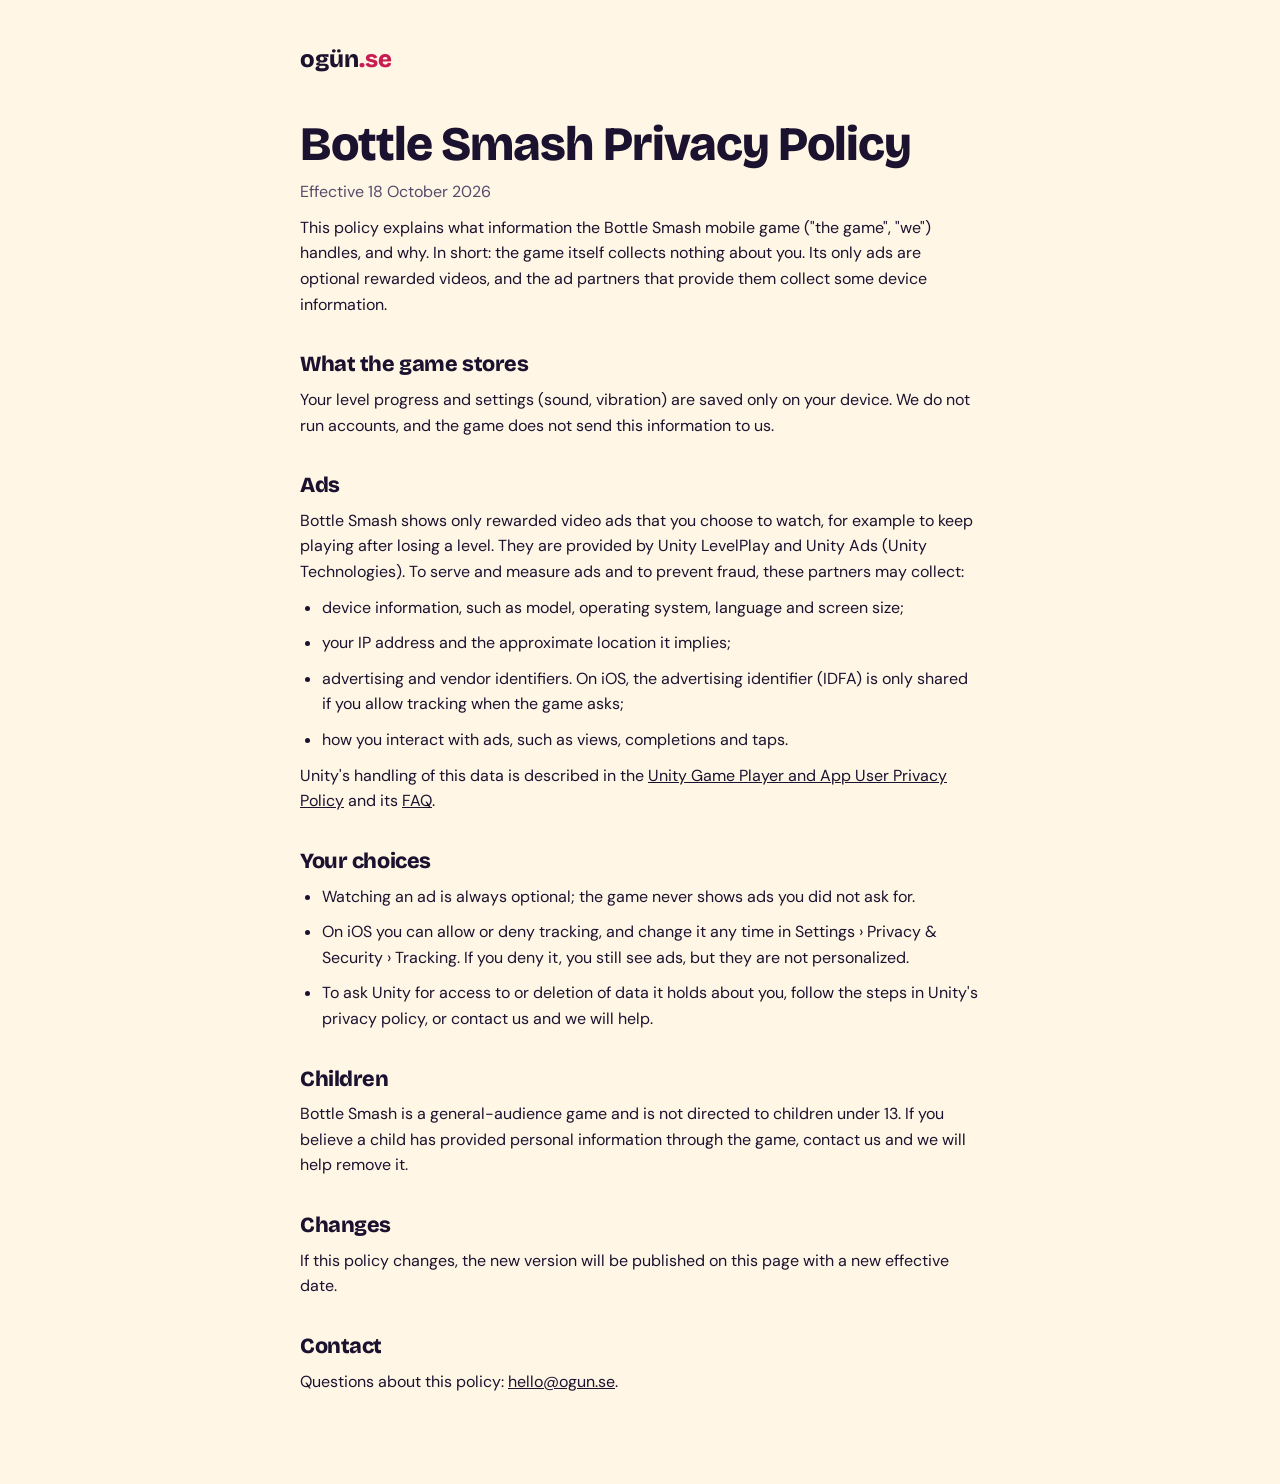
==== bottle-smash/privacy/index.html @ 37286d7c "Add the Bottle Smash privacy policy page Served at /bottle-smash/privacy/ for the App Store listing:" ====
<!doctype html>
<html lang="en">
<head>
<meta charset="utf-8">
<meta name="viewport" content="width=device-width, initial-scale=1">
<title>Bottle Smash Privacy Policy</title>
<meta name="description" content="How the Bottle Smash mobile game handles your data.">
<link rel="canonical" href="https://ogun.se/bottle-smash/privacy/">
<link rel="icon" href="data:image/svg+xml,<svg xmlns='http://www.w3.org/2000/svg' viewBox='0 0 100 100'><rect width='100' height='100' rx='28' fill='%23ff4d8d'/><circle cx='50' cy='50' r='22' fill='%23ffd23f'/></svg>">
<link rel="preconnect" href="https://fonts.googleapis.com">
<link rel="preconnect" href="https://fonts.gstatic.com" crossorigin>
<link href="https://fonts.googleapis.com/css2?family=Bricolage+Grotesque:opsz,wght@12..96,800&family=DM+Sans:wght@400;500;700&display=swap" rel="stylesheet">
<style>
  :root{--bg:#fff6e5;--ink:#1b1230;--muted:#554b6b;--pink:#c81d52}
  *{box-sizing:border-box;margin:0;padding:0}
  body{font-family:'DM Sans',system-ui,sans-serif;background:var(--bg);color:var(--ink);line-height:1.6}
  main{max-width:720px;margin:0 auto;padding:40px 20px 80px}
  .logo{font-family:'Bricolage Grotesque','DM Sans',sans-serif;font-weight:800;font-size:1.5rem;text-decoration:none;color:var(--ink)}
  .logo span{color:var(--pink)}
  h1,h2{font-family:'Bricolage Grotesque','DM Sans',sans-serif;font-weight:800;letter-spacing:-.02em;line-height:1.1}
  h1{font-size:clamp(2rem,6vw,3rem);margin:40px 0 8px}
  h2{font-size:1.35rem;margin:36px 0 10px}
  p,li{margin-bottom:10px}
  ul{padding-left:22px}
  .meta{color:var(--muted)}
  a{color:var(--ink)}
  :focus-visible{outline:3px solid var(--ink);outline-offset:3px;border-radius:6px}
</style>
</head>
<body>
<main>
  <a class="logo" href="https://ogun.se/">ogün<span>.se</span></a>
  <h1>Bottle Smash Privacy Policy</h1>
  <p class="meta">Effective 18 October 2026</p>

  <p>This policy explains what information the Bottle Smash mobile game ("the game", "we") handles, and why. In short: the game itself collects nothing about you. Its only ads are optional rewarded videos, and the ad partners that provide them collect some device information.</p>

  <h2>What the game stores</h2>
  <p>Your level progress and settings (sound, vibration) are saved only on your device. We do not run accounts, and the game does not send this information to us.</p>

  <h2>Ads</h2>
  <p>Bottle Smash shows only rewarded video ads that you choose to watch, for example to keep playing after losing a level. They are provided by Unity LevelPlay and Unity Ads (Unity Technologies). To serve and measure ads and to prevent fraud, these partners may collect:</p>
  <ul>
    <li>device information, such as model, operating system, language and screen size;</li>
    <li>your IP address and the approximate location it implies;</li>
    <li>advertising and vendor identifiers. On iOS, the advertising identifier (IDFA) is only shared if you allow tracking when the game asks;</li>
    <li>how you interact with ads, such as views, completions and taps.</li>
  </ul>
  <p>Unity's handling of this data is described in the <a href="https://unity.com/legal/game-player-and-app-user-privacy-policy" target="_blank" rel="noopener">Unity Game Player and App User Privacy Policy</a> and its <a href="https://unity.com/legal/game-player-and-app-user-privacy-faq" target="_blank" rel="noopener">FAQ</a>.</p>

  <h2>Your choices</h2>
  <ul>
    <li>Watching an ad is always optional; the game never shows ads you did not ask for.</li>
    <li>On iOS you can allow or deny tracking, and change it any time in Settings › Privacy &amp; Security › Tracking. If you deny it, you still see ads, but they are not personalized.</li>
    <li>To ask Unity for access to or deletion of data it holds about you, follow the steps in Unity's privacy policy, or contact us and we will help.</li>
  </ul>

  <h2>Children</h2>
  <p>Bottle Smash is a general-audience game and is not directed to children under 13. If you believe a child has provided personal information through the game, contact us and we will help remove it.</p>

  <h2>Changes</h2>
  <p>If this policy changes, the new version will be published on this page with a new effective date.</p>

  <h2>Contact</h2>
  <p>Questions about this policy: <a id="mail" href="#">email us</a><noscript>hello [at] ogun [dot] se</noscript>.</p>
</main>
<script>
  // Assembled here so the address is not sitting in the page source for scrapers.
  const address = ["hello", "ogun.se"].join("@");
  const mail = document.getElementById("mail");
  mail.href = "mailto:" + address + "?subject=" + encodeURIComponent("Bottle Smash privacy");
  mail.textContent = address;
</script>
</body>
</html>
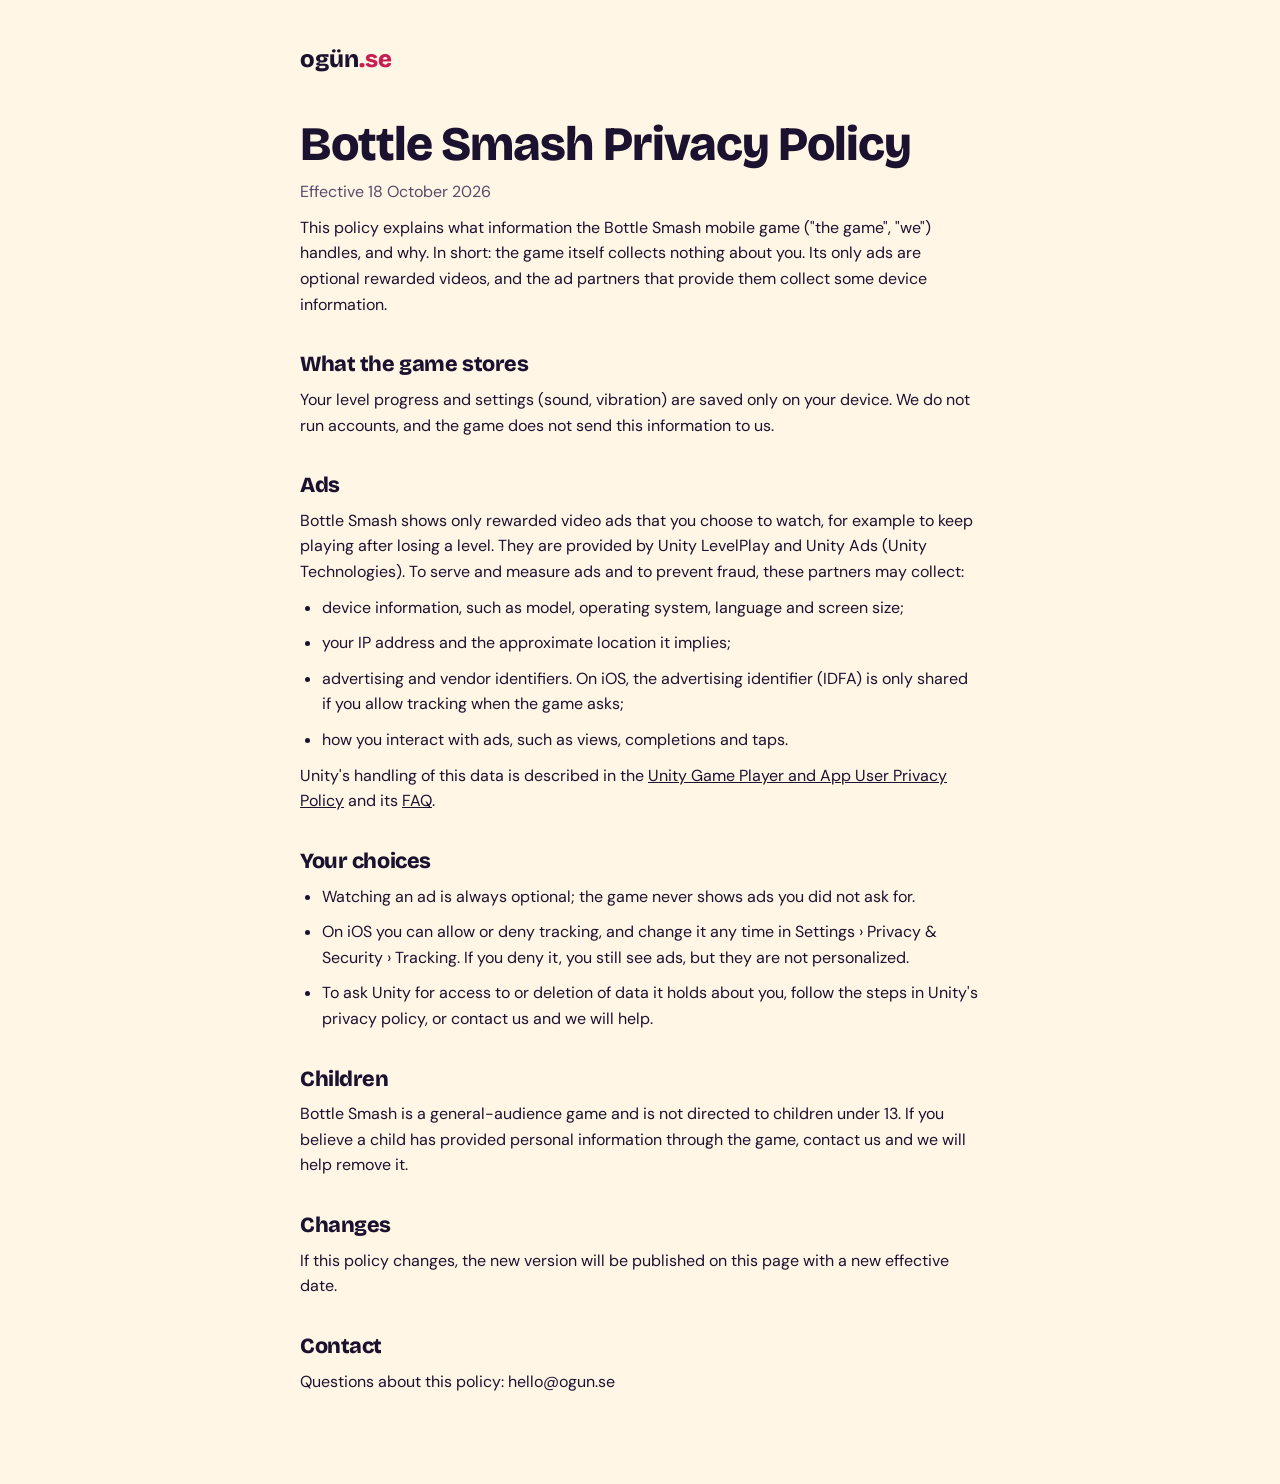
==== commit 716554c9: "Write the contact address as plain text; no mailto links anywhere Co-Authored-By: Claude Sonnet 5.5 " ====
--- a/bottle-smash/privacy/index.html
+++ b/bottle-smash/privacy/index.html
@@ -62,14 +62,7 @@
   <p>If this policy changes, the new version will be published on this page with a new effective date.</p>
 
   <h2>Contact</h2>
-  <p>Questions about this policy: <a id="mail" href="#">email us</a><noscript>hello [at] ogun [dot] se</noscript>.</p>
+  <p>Questions about this policy: hello@ogun.se</p>
 </main>
-<script>
-  // Assembled here so the address is not sitting in the page source for scrapers.
-  const address = ["hello", "ogun.se"].join("@");
-  const mail = document.getElementById("mail");
-  mail.href = "mailto:" + address + "?subject=" + encodeURIComponent("Bottle Smash privacy");
-  mail.textContent = address;
-</script>
 </body>
 </html>
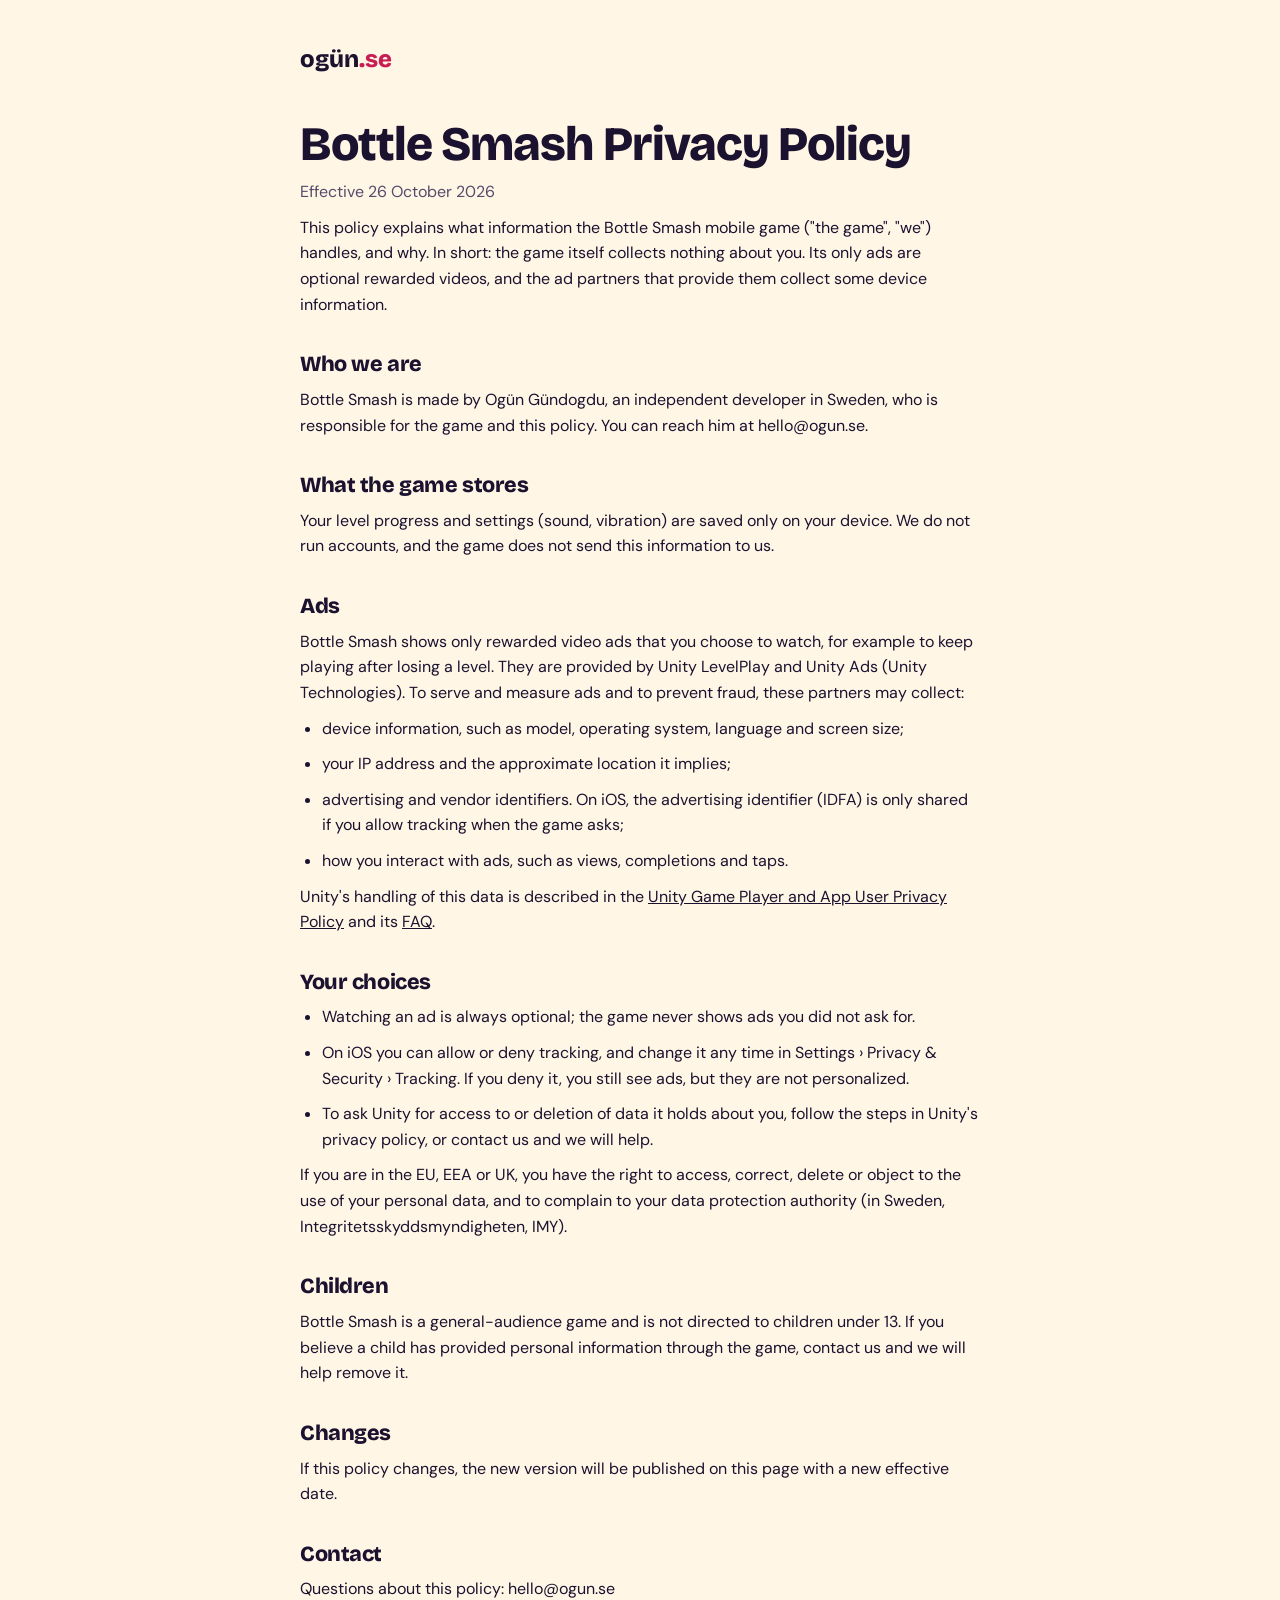
==== commit d007de38: "Bottle Smash privacy policy: name who runs the game, add EU rights Co-Authored-By: Claude Opus 5.5 <" ====
--- a/bottle-smash/privacy/index.html
+++ b/bottle-smash/privacy/index.html
@@ -31,9 +31,12 @@
 <main>
   <a class="logo" href="https://ogun.se/">ogün<span>.se</span></a>
   <h1>Bottle Smash Privacy Policy</h1>
-  <p class="meta">Effective 18 October 2026</p>
+  <p class="meta">Effective 26 October 2026</p>
 
   <p>This policy explains what information the Bottle Smash mobile game ("the game", "we") handles, and why. In short: the game itself collects nothing about you. Its only ads are optional rewarded videos, and the ad partners that provide them collect some device information.</p>
+
+  <h2>Who we are</h2>
+  <p>Bottle Smash is made by Ogün Gündogdu, an independent developer in Sweden, who is responsible for the game and this policy. You can reach him at hello@ogun.se.</p>
 
   <h2>What the game stores</h2>
   <p>Your level progress and settings (sound, vibration) are saved only on your device. We do not run accounts, and the game does not send this information to us.</p>
@@ -54,6 +57,7 @@
     <li>On iOS you can allow or deny tracking, and change it any time in Settings › Privacy &amp; Security › Tracking. If you deny it, you still see ads, but they are not personalized.</li>
     <li>To ask Unity for access to or deletion of data it holds about you, follow the steps in Unity's privacy policy, or contact us and we will help.</li>
   </ul>
+  <p>If you are in the EU, EEA or UK, you have the right to access, correct, delete or object to the use of your personal data, and to complain to your data protection authority (in Sweden, Integritetsskyddsmyndigheten, IMY).</p>
 
   <h2>Children</h2>
   <p>Bottle Smash is a general-audience game and is not directed to children under 13. If you believe a child has provided personal information through the game, contact us and we will help remove it.</p>
